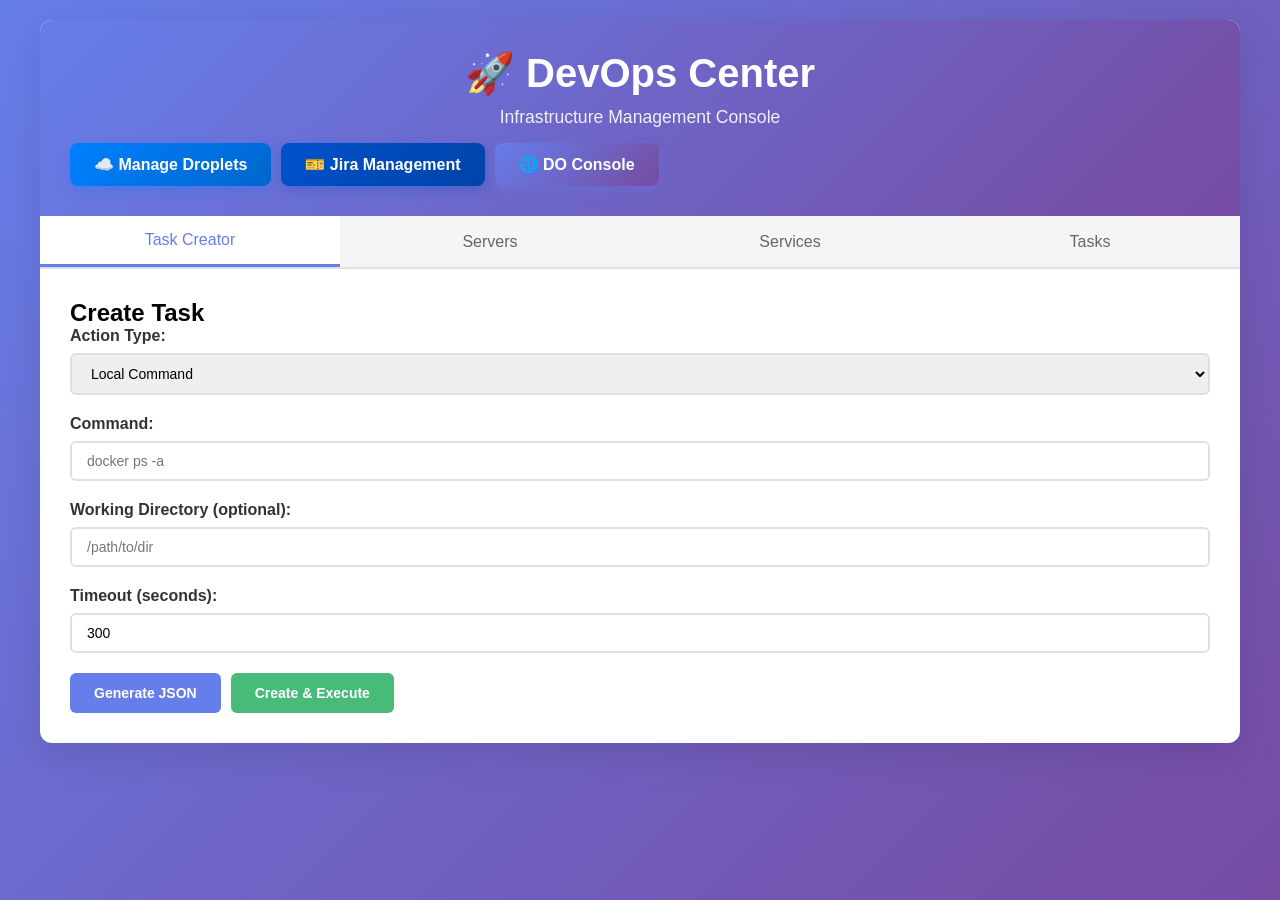
==== ui/index.html @ e6908b98 "initial commit: DevOps Center" ====
<!DOCTYPE html>
<html lang="en">
<head>
    <meta charset="UTF-8">
    <meta name="viewport" content="width=device-width, initial-scale=1.0">
    <title>DevOps Center</title>
    <link rel="stylesheet" href="styles.css">
</head>
<body>
    <div class="container">
        <header>
            <h1>🚀 DevOps Center</h1>
            <p class="subtitle">Infrastructure Management Console</p>
            <div style="margin-top: 15px; display: flex; gap: 10px; flex-wrap: wrap;">
                <a href="droplets.html" style="display: inline-block; padding: 12px 24px; background: linear-gradient(135deg, #0080ff 0%, #0066cc 100%); color: white; text-decoration: none; border-radius: 8px; font-weight: 600; box-shadow: 0 4px 12px rgba(0,128,255,0.3); transition: all 0.3s;">
                    ☁️ Manage Droplets
                </a>
                <a href="jira.html" style="display: inline-block; padding: 12px 24px; background: linear-gradient(135deg, #0052cc 0%, #0043a8 100%); color: white; text-decoration: none; border-radius: 8px; font-weight: 600; box-shadow: 0 4px 12px rgba(0,82,204,0.3); transition: all 0.3s;">
                    🎫 Jira Management
                </a>
                <a href="https://cloud.digitalocean.com" target="_blank" style="display: inline-block; padding: 12px 24px; background: linear-gradient(135deg, #667eea 0%, #764ba2 100%); color: white; text-decoration: none; border-radius: 8px; font-weight: 600; box-shadow: 0 4px 12px rgba(102,126,234,0.3); transition: all 0.3s;">
                    🌐 DO Console
                </a>
            </div>
        </header>

        <div class="tabs">
            <button class="tab-button active" data-tab="task-creator">Task Creator</button>
            <button class="tab-button" data-tab="servers">Servers</button>
            <button class="tab-button" data-tab="services">Services</button>
            <button class="tab-button" data-tab="tasks">Tasks</button>
        </div>

        <!-- Task Creator Tab -->
        <div id="task-creator" class="tab-content active">
            <h2>Create Task</h2>
            
            <div class="form-group">
                <label>Action Type:</label>
                <select id="action-type">
                    <option value="local_command">Local Command</option>
                    <option value="ssh_command">SSH Command</option>
                    <option value="chain">Chain Tasks</option>
                    <option value="do_droplet_list">DO: List Droplets</option>
                    <option value="do_droplet_create">DO: Create Droplet</option>
                    <option value="jira_update">Jira Update</option>
                </select>
            </div>

            <!-- Local Command -->
            <div id="params-local_command" class="params-section">
                <div class="form-group">
                    <label>Command:</label>
                    <input type="text" id="local-command" placeholder="docker ps -a" />
                </div>
                <div class="form-group">
                    <label>Working Directory (optional):</label>
                    <input type="text" id="local-cwd" placeholder="/path/to/dir" />
                </div>
                <div class="form-group">
                    <label>Timeout (seconds):</label>
                    <input type="number" id="local-timeout" value="300" />
                </div>
            </div>

            <!-- SSH Command -->
            <div id="params-ssh_command" class="params-section" style="display:none;">
                <div class="form-group">
                    <label>Server ID:</label>
                    <select id="ssh-server"></select>
                </div>
                <div class="form-group">
                    <label>Command:</label>
                    <input type="text" id="ssh-command" placeholder="systemctl status nginx" />
                </div>
                <div class="form-group">
                    <label>Timeout (seconds):</label>
                    <input type="number" id="ssh-timeout" value="300" />
                </div>
            </div>

            <!-- Chain Tasks -->
            <div id="params-chain" class="params-section" style="display:none;">
                <p class="info">Chain tasks will be executed sequentially. Use JSON format.</p>
                <div class="form-group">
                    <label>Tasks JSON Array:</label>
                    <textarea id="chain-tasks" rows="10" placeholder='[{"action":"local_command","params":{"command":"echo test"}}]'></textarea>
                </div>
            </div>

            <!-- DO Droplet List -->
            <div id="params-do_droplet_list" class="params-section" style="display:none;">
                <p class="info">List all Digital Ocean droplets</p>
                <div class="form-group">
                    <label>Filter by Tag (optional):</label>
                    <input type="text" id="do-list-tag" placeholder="production" />
                </div>
            </div>

            <!-- DO Droplet Create -->
            <div id="params-do_droplet_create" class="params-section" style="display:none;">
                <div class="form-group">
                    <label>Droplet Name: <span style="color:red;">*</span></label>
                    <input type="text" id="do-create-name" placeholder="web-server-01" required />
                </div>
                
                <div class="form-group">
                    <label>Region: 
                        <button type="button" onclick="loadDORegions()" class="btn btn-sm" style="margin-left: 10px;">🔄 Load Regions</button>
                    </label>
                    <select id="do-create-region">
                        <option value="nyc3">NYC3 - New York</option>
                        <option value="sfo3">SFO3 - San Francisco</option>
                        <option value="ams3">AMS3 - Amsterdam</option>
                        <option value="sgp1">SGP1 - Singapore</option>
                        <option value="lon1">LON1 - London</option>
                        <option value="fra1">FRA1 - Frankfurt</option>
                        <option value="tor1">TOR1 - Toronto</option>
                        <option value="blr1">BLR1 - Bangalore</option>
                    </select>
                    <span id="region-loading" style="display:none; color: #666;">Loading...</span>
                </div>
                
                <div class="form-group">
                    <label>Size:
                        <button type="button" onclick="loadDOSizes()" class="btn btn-sm" style="margin-left: 10px;">🔄 Load Sizes</button>
                    </label>
                    <select id="do-create-size">
                        <option value="s-1vcpu-1gb">Basic: 1 vCPU, 1GB RAM ($6/mo)</option>
                        <option value="s-1vcpu-2gb">Basic: 1 vCPU, 2GB RAM ($12/mo)</option>
                        <option value="s-2vcpu-2gb">Basic: 2 vCPU, 2GB RAM ($18/mo)</option>
                        <option value="s-2vcpu-4gb">Basic: 2 vCPU, 4GB RAM ($24/mo)</option>
                        <option value="s-4vcpu-8gb">Basic: 4 vCPU, 8GB RAM ($48/mo)</option>
                    </select>
                    <span id="size-loading" style="display:none; color: #666;">Loading...</span>
                </div>
                
                <div class="form-group">
                    <label>Image:
                        <button type="button" onclick="loadDOImages()" class="btn btn-sm" style="margin-left: 10px;">🔄 Load Images</button>
                    </label>
                    <select id="do-create-image">
                        <option value="ubuntu-22-04-x64">Ubuntu 22.04 LTS x64</option>
                        <option value="ubuntu-20-04-x64">Ubuntu 20.04 LTS x64</option>
                        <option value="debian-11-x64">Debian 11 x64</option>
                        <option value="centos-stream-9-x64">CentOS Stream 9 x64</option>
                        <option value="fedora-39-x64">Fedora 39 x64</option>
                        <option value="rocky-9-x64">Rocky Linux 9 x64</option>
                    </select>
                    <span id="image-loading" style="display:none; color: #666;">Loading...</span>
                </div>
                
                <div class="form-group">
                    <label>Tags (comma-separated):</label>
                    <input type="text" id="do-create-tags" placeholder="production,web" />
                </div>
                
                <div class="form-group">
                    <label>SSH Keys:
                        <button type="button" onclick="loadDOSSHKeys()" class="btn btn-sm" style="margin-left: 10px;">🔄 Load SSH Keys</button>
                    </label>
                    <select id="do-create-ssh-keys" multiple size="3">
                        <option value="">No SSH keys (will use password)</option>
                    </select>
                    <small style="color: #666;">Hold Ctrl/Cmd to select multiple</small>
                    <span id="ssh-keys-loading" style="display:none; color: #666;">Loading...</span>
                </div>
            </div>

            <div class="actions">
                <button onclick="generateTaskJSON()" class="btn btn-primary">Generate JSON</button>
                <button onclick="submitTask()" class="btn btn-success">Create & Execute</button>
            </div>

            <div id="json-output" class="json-output" style="display:none;">
                <h3>Generated JSON:</h3>
                <pre id="json-content"></pre>
                <button onclick="copyJSON()" class="btn btn-secondary">Copy to Clipboard</button>
                <button onclick="saveAsFile()" class="btn btn-secondary">Save as File</button>
            </div>
        </div>

        <!-- Servers Tab -->
        <div id="servers" class="tab-content">
            <div class="header-actions">
                <h2>Servers</h2>
                <button onclick="showAddServerForm()" class="btn btn-primary">+ Add Server</button>
            </div>
            <div id="servers-list" class="items-list"></div>
        </div>

        <!-- Services Tab -->
        <div id="services" class="tab-content">
            <div class="header-actions">
                <h2>Services</h2>
                <button onclick="showAddServiceForm()" class="btn btn-primary">+ Add Service</button>
            </div>
            <div id="services-list" class="items-list"></div>
        </div>

        <!-- Tasks Tab -->
        <div id="tasks" class="tab-content">
            <div class="header-actions">
                <h2>Tasks History</h2>
                <div style="display: flex; gap: 10px; align-items: center;">
                    <select id="status-filter" onchange="loadTasks()">
                        <option value="">All Statuses</option>
                        <option value="completed">Completed</option>
                        <option value="failed">Failed</option>
                        <option value="processing">Processing</option>
                    </select>
                    <button onclick="loadTasks()" class="btn btn-secondary">🔄 Refresh</button>
                </div>
            </div>
            <div id="tasks-list" class="items-list"></div>
        </div>
    </div>

    <script src="app.js"></script>
</body>
</html>
---- ui/styles.css ----
* {
    margin: 0;
    padding: 0;
    box-sizing: border-box;
}

body {
    font-family: -apple-system, BlinkMacSystemFont, 'Segoe UI', Roboto, Oxygen, Ubuntu, Cantarell, sans-serif;
    background: linear-gradient(135deg, #667eea 0%, #764ba2 100%);
    min-height: 100vh;
    padding: 20px;
}

.container {
    max-width: 1200px;
    margin: 0 auto;
    background: white;
    border-radius: 12px;
    box-shadow: 0 10px 40px rgba(0,0,0,0.1);
    overflow: hidden;
}

header {
    background: linear-gradient(135deg, #667eea 0%, #764ba2 100%);
    color: white;
    padding: 30px;
    text-align: center;
}

header h1 {
    font-size: 2.5em;
    margin-bottom: 10px;
}

.subtitle {
    opacity: 0.9;
    font-size: 1.1em;
}

/* Tabs */
.tabs {
    display: flex;
    border-bottom: 2px solid #e0e0e0;
    background: #f5f5f5;
}

.tab-button {
    flex: 1;
    padding: 15px 20px;
    background: none;
    border: none;
    cursor: pointer;
    font-size: 16px;
    font-weight: 500;
    color: #666;
    transition: all 0.3s;
}

.tab-button:hover {
    background: #e8e8e8;
}

.tab-button.active {
    background: white;
    color: #667eea;
    border-bottom: 3px solid #667eea;
}

.tab-content {
    display: none;
    padding: 30px;
}

.tab-content.active {
    display: block;
}

/* Form Elements */
.form-group {
    margin-bottom: 20px;
}

.form-group label {
    display: block;
    margin-bottom: 8px;
    font-weight: 600;
    color: #333;
}

.form-group input,
.form-group select,
.form-group textarea {
    width: 100%;
    padding: 10px 15px;
    border: 2px solid #e0e0e0;
    border-radius: 6px;
    font-size: 14px;
    transition: border-color 0.3s;
}

.form-group input:focus,
.form-group select:focus,
.form-group textarea:focus {
    outline: none;
    border-color: #667eea;
}

.form-group textarea {
    font-family: 'Courier New', monospace;
    resize: vertical;
}

/* Buttons */
.btn {
    padding: 12px 24px;
    border: none;
    border-radius: 6px;
    font-size: 14px;
    font-weight: 600;
    cursor: pointer;
    transition: all 0.3s;
}

.btn-primary {
    background: #667eea;
    color: white;
}

.btn-primary:hover {
    background: #5568d3;
}

.btn-success {
    background: #48bb78;
    color: white;
}

.btn-success:hover {
    background: #38a169;
}

.btn-secondary {
    background: #cbd5e0;
    color: #2d3748;
}

.btn-secondary:hover {
    background: #a0aec0;
}

.btn-danger {
    background: #f56565;
    color: white;
}

.btn-danger:hover {
    background: #e53e3e;
}

.btn-sm {
    padding: 6px 12px;
    font-size: 12px;
}

.actions {
    display: flex;
    gap: 10px;
    margin-top: 20px;
}

/* JSON Output */
.json-output {
    margin-top: 30px;
    padding: 20px;
    background: #f7fafc;
    border-radius: 8px;
    border: 2px solid #e0e0e0;
}

.json-output h3 {
    margin-bottom: 15px;
    color: #2d3748;
}

.json-output pre {
    background: #2d3748;
    color: #68d391;
    padding: 15px;
    border-radius: 6px;
    overflow-x: auto;
    font-size: 13px;
    line-height: 1.5;
}

/* Items List */
.header-actions {
    display: flex;
    justify-content: space-between;
    align-items: center;
    margin-bottom: 20px;
}

.items-list {
    display: grid;
    grid-template-columns: repeat(auto-fill, minmax(350px, 1fr));
    gap: 20px;
}

.item-card {
    background: #f7fafc;
    border: 2px solid #e0e0e0;
    border-radius: 8px;
    padding: 20px;
    transition: all 0.3s;
}

.item-card:hover {
    border-color: #667eea;
    box-shadow: 0 4px 12px rgba(102, 126, 234, 0.1);
}

.item-header {
    display: flex;
    justify-content: space-between;
    align-items: center;
    margin-bottom: 15px;
    padding-bottom: 15px;
    border-bottom: 2px solid #e0e0e0;
}

.item-header h3 {
    color: #2d3748;
    font-size: 18px;
}

.item-details {
    margin-bottom: 15px;
}

.item-details p {
    margin-bottom: 8px;
    color: #4a5568;
    font-size: 14px;
}

.item-details strong {
    color: #2d3748;
}

.item-actions {
    display: flex;
    gap: 10px;
    margin-top: 15px;
    padding-top: 15px;
    border-top: 1px solid #e0e0e0;
}

/* Badges */
.badge {
    padding: 4px 12px;
    border-radius: 12px;
    font-size: 12px;
    font-weight: 600;
}

.badge-success {
    background: #c6f6d5;
    color: #22543d;
}

.badge-danger {
    background: #fed7d7;
    color: #742a2a;
}

.badge-warning {
    background: #feebc8;
    color: #744210;
}

/* Info & Empty States */
.info {
    background: #bee3f8;
    color: #2c5282;
    padding: 12px 16px;
    border-radius: 6px;
    margin-bottom: 15px;
    font-size: 14px;
}

.empty {
    text-align: center;
    color: #a0aec0;
    padding: 40px;
    font-size: 16px;
}

.error {
    color: #e53e3e;
}

/* Details */
details {
    margin-top: 10px;
}

details summary {
    cursor: pointer;
    font-weight: 600;
    color: #667eea;
    padding: 8px;
    background: #edf2f7;
    border-radius: 4px;
}

details pre {
    margin-top: 10px;
    background: #2d3748;
    color: #68d391;
    padding: 12px;
    border-radius: 4px;
    overflow-x: auto;
    font-size: 12px;
}

/* Responsive */
@media (max-width: 768px) {
    .tabs {
        flex-direction: column;
    }
    
    .items-list {
        grid-template-columns: 1fr;
    }
    
    .header-actions {
        flex-direction: column;
        align-items: flex-start;
        gap: 15px;
    }
}
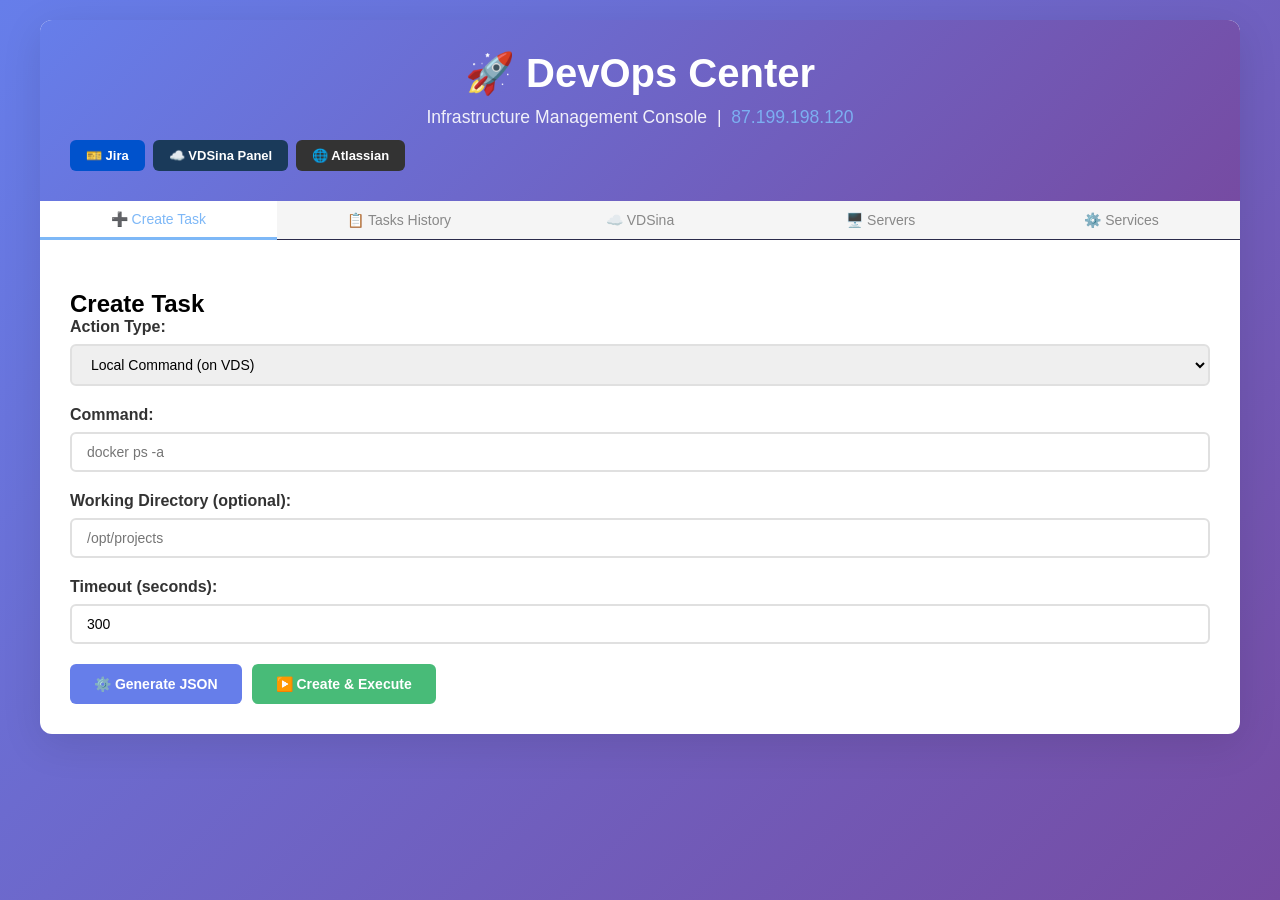
==== commit 7dab023c: "feat: redesign UI - VDSina tab, tasks history with request/response, remove DO" ====
--- a/ui/index.html
+++ b/ui/index.html
@@ -5,45 +5,103 @@
     <meta name="viewport" content="width=device-width, initial-scale=1.0">
     <title>DevOps Center</title>
     <link rel="stylesheet" href="styles.css">
+    <style>
+        .task-card { background: #1a1a2e; border: 1px solid #2a2a4a; border-radius: 8px; margin-bottom: 12px; overflow: hidden; }
+        .task-header { display: flex; justify-content: space-between; align-items: center; padding: 12px 16px; cursor: pointer; background: #16213e; }
+        .task-header:hover { background: #1a2a4a; }
+        .task-body { padding: 16px; display: none; border-top: 1px solid #2a2a4a; }
+        .task-body.open { display: block; }
+        .task-meta { display: flex; gap: 20px; margin-bottom: 12px; font-size: 13px; color: #888; }
+        .json-block { background: #0d1117; border: 1px solid #30363d; border-radius: 6px; padding: 12px; overflow-x: auto; font-family: monospace; font-size: 12px; line-height: 1.5; color: #e6edf3; max-height: 400px; overflow-y: auto; }
+        .json-label { font-size: 12px; font-weight: 600; color: #888; text-transform: uppercase; letter-spacing: 0.5px; margin: 10px 0 4px; }
+        .badge { padding: 3px 10px; border-radius: 12px; font-size: 12px; font-weight: 600; }
+        .badge-success { background: #1a4a1a; color: #4caf50; }
+        .badge-danger { background: #4a1a1a; color: #f44336; }
+        .badge-warning { background: #4a3a1a; color: #ff9800; }
+        .badge-info { background: #1a2a4a; color: #2196f3; }
+        .task-id { font-family: monospace; font-size: 13px; color: #ccc; }
+        .action-badge { background: #1e2a3a; color: #7eb8f7; padding: 2px 8px; border-radius: 4px; font-size: 11px; font-family: monospace; }
+        .tabs { display: flex; gap: 4px; margin-bottom: 20px; border-bottom: 1px solid #2a2a4a; padding-bottom: 0; }
+        .tab-button { padding: 10px 20px; background: none; border: none; color: #888; cursor: pointer; font-size: 14px; border-bottom: 2px solid transparent; margin-bottom: -1px; }
+        .tab-button.active { color: #7eb8f7; border-bottom-color: #7eb8f7; }
+        .tab-button:hover { color: #ccc; }
+        .refresh-btn { background: #1e2a3a; border: 1px solid #2a2a4a; color: #7eb8f7; padding: 6px 14px; border-radius: 6px; cursor: pointer; font-size: 13px; }
+        .refresh-btn:hover { background: #2a3a4a; }
+        .tasks-controls { display: flex; gap: 10px; align-items: center; margin-bottom: 16px; }
+        .tasks-controls select { background: #1a1a2e; border: 1px solid #2a2a4a; color: #ccc; padding: 6px 10px; border-radius: 6px; }
+        .empty-state { text-align: center; padding: 40px; color: #555; }
+        .vdsina-card { background: #1a1a2e; border: 1px solid #2a2a4a; border-radius: 8px; padding: 16px; margin-bottom: 12px; }
+        .vdsina-card h4 { margin: 0 0 8px; color: #7eb8f7; }
+        .vdsina-grid { display: grid; grid-template-columns: repeat(auto-fill, minmax(200px, 1fr)); gap: 8px; }
+        .vdsina-stat { background: #16213e; padding: 10px; border-radius: 6px; }
+        .vdsina-stat .label { font-size: 11px; color: #666; margin-bottom: 4px; }
+        .vdsina-stat .value { font-size: 14px; color: #ccc; font-weight: 600; }
+        .header-links { margin-top: 12px; display: flex; gap: 8px; flex-wrap: wrap; }
+        .header-link { padding: 8px 16px; border-radius: 6px; font-size: 13px; font-weight: 600; text-decoration: none; color: white; }
+    </style>
 </head>
 <body>
     <div class="container">
         <header>
             <h1>🚀 DevOps Center</h1>
-            <p class="subtitle">Infrastructure Management Console</p>
-            <div style="margin-top: 15px; display: flex; gap: 10px; flex-wrap: wrap;">
-                <a href="droplets.html" style="display: inline-block; padding: 12px 24px; background: linear-gradient(135deg, #0080ff 0%, #0066cc 100%); color: white; text-decoration: none; border-radius: 8px; font-weight: 600; box-shadow: 0 4px 12px rgba(0,128,255,0.3); transition: all 0.3s;">
-                    ☁️ Manage Droplets
-                </a>
-                <a href="jira.html" style="display: inline-block; padding: 12px 24px; background: linear-gradient(135deg, #0052cc 0%, #0043a8 100%); color: white; text-decoration: none; border-radius: 8px; font-weight: 600; box-shadow: 0 4px 12px rgba(0,82,204,0.3); transition: all 0.3s;">
-                    🎫 Jira Management
-                </a>
-                <a href="https://cloud.digitalocean.com" target="_blank" style="display: inline-block; padding: 12px 24px; background: linear-gradient(135deg, #667eea 0%, #764ba2 100%); color: white; text-decoration: none; border-radius: 8px; font-weight: 600; box-shadow: 0 4px 12px rgba(102,126,234,0.3); transition: all 0.3s;">
-                    🌐 DO Console
-                </a>
+            <p class="subtitle">Infrastructure Management Console &nbsp;|&nbsp; <span style="color:#7eb8f7">87.199.198.120</span></p>
+            <div class="header-links">
+                <a href="jira.html" class="header-link" style="background:#0052cc;">🎫 Jira</a>
+                <a href="https://www.vdsina.com" target="_blank" class="header-link" style="background:#1a3a5a;">☁️ VDSina Panel</a>
+                <a href="https://2-match.atlassian.net" target="_blank" class="header-link" style="background:#333;">🌐 Atlassian</a>
             </div>
         </header>
 
         <div class="tabs">
-            <button class="tab-button active" data-tab="task-creator">Task Creator</button>
-            <button class="tab-button" data-tab="servers">Servers</button>
-            <button class="tab-button" data-tab="services">Services</button>
-            <button class="tab-button" data-tab="tasks">Tasks</button>
-        </div>
-
-        <!-- Task Creator Tab -->
+            <button class="tab-button active" data-tab="task-creator">➕ Create Task</button>
+            <button class="tab-button" data-tab="tasks">📋 Tasks History</button>
+            <button class="tab-button" data-tab="vdsina">☁️ VDSina</button>
+            <button class="tab-button" data-tab="servers">🖥️ Servers</button>
+            <button class="tab-button" data-tab="services">⚙️ Services</button>
+        </div>
+
+        <!-- ===== TASK CREATOR ===== -->
         <div id="task-creator" class="tab-content active">
             <h2>Create Task</h2>
-            
+
             <div class="form-group">
                 <label>Action Type:</label>
                 <select id="action-type">
-                    <option value="local_command">Local Command</option>
-                    <option value="ssh_command">SSH Command</option>
-                    <option value="chain">Chain Tasks</option>
-                    <option value="do_droplet_list">DO: List Droplets</option>
-                    <option value="do_droplet_create">DO: Create Droplet</option>
-                    <option value="jira_update">Jira Update</option>
+                    <optgroup label="Commands">
+                        <option value="local_command">Local Command (on VDS)</option>
+                        <option value="ssh_command">SSH Command (on server)</option>
+                        <option value="chain">Chain (sequential tasks)</option>
+                    </optgroup>
+                    <optgroup label="VDSina">
+                        <option value="vdsina_get_balance">VDSina: Balance</option>
+                        <option value="vdsina_list_servers">VDSina: List Servers</option>
+                        <option value="vdsina_get_server">VDSina: Get Server</option>
+                        <option value="vdsina_create_server">VDSina: Create Server</option>
+                        <option value="vdsina_reboot_server">VDSina: Reboot Server</option>
+                        <option value="vdsina_delete_server">VDSina: Delete Server</option>
+                        <option value="vdsina_list_ssh_keys">VDSina: List SSH Keys</option>
+                        <option value="vdsina_create_ssh_key">VDSina: Add SSH Key</option>
+                        <option value="vdsina_list_templates">VDSina: OS Templates</option>
+                        <option value="vdsina_list_datacenters">VDSina: Datacenters</option>
+                        <option value="vdsina_list_plans">VDSina: Plans</option>
+                        <option value="vdsina_create_backup">VDSina: Create Backup</option>
+                    </optgroup>
+                    <optgroup label="Jira">
+                        <option value="jira_create_issue">Jira: Create Issue</option>
+                        <option value="jira_get_issue">Jira: Get Issue</option>
+                        <option value="jira_search">Jira: Search</option>
+                        <option value="jira_add_comment">Jira: Add Comment</option>
+                        <option value="jira_transition_issue">Jira: Transition</option>
+                    </optgroup>
+                    <optgroup label="Confluence">
+                        <option value="confluence_create_page">Confluence: Create Page</option>
+                        <option value="confluence_get_page">Confluence: Get Page</option>
+                        <option value="confluence_search">Confluence: Search</option>
+                    </optgroup>
+                    <optgroup label="Server Management">
+                        <option value="server_install_software">Server: Install Software</option>
+                        <option value="server_run_script">Server: Run Script</option>
+                    </optgroup>
                 </select>
             </div>
 
@@ -55,7 +113,7 @@
                 </div>
                 <div class="form-group">
                     <label>Working Directory (optional):</label>
-                    <input type="text" id="local-cwd" placeholder="/path/to/dir" />
+                    <input type="text" id="local-cwd" placeholder="/opt/projects" />
                 </div>
                 <div class="form-group">
                     <label>Timeout (seconds):</label>
@@ -66,7 +124,7 @@
             <!-- SSH Command -->
             <div id="params-ssh_command" class="params-section" style="display:none;">
                 <div class="form-group">
-                    <label>Server ID:</label>
+                    <label>Server:</label>
                     <select id="ssh-server"></select>
                 </div>
                 <div class="form-group">
@@ -79,141 +137,172 @@
                 </div>
             </div>
 
-            <!-- Chain Tasks -->
+            <!-- Chain -->
             <div id="params-chain" class="params-section" style="display:none;">
-                <p class="info">Chain tasks will be executed sequentially. Use JSON format.</p>
+                <p class="info">Задачи выполняются последовательно. JSON массив шагов.</p>
                 <div class="form-group">
                     <label>Tasks JSON Array:</label>
-                    <textarea id="chain-tasks" rows="10" placeholder='[{"action":"local_command","params":{"command":"echo test"}}]'></textarea>
-                </div>
-            </div>
-
-            <!-- DO Droplet List -->
-            <div id="params-do_droplet_list" class="params-section" style="display:none;">
-                <p class="info">List all Digital Ocean droplets</p>
-                <div class="form-group">
-                    <label>Filter by Tag (optional):</label>
-                    <input type="text" id="do-list-tag" placeholder="production" />
-                </div>
-            </div>
-
-            <!-- DO Droplet Create -->
-            <div id="params-do_droplet_create" class="params-section" style="display:none;">
-                <div class="form-group">
-                    <label>Droplet Name: <span style="color:red;">*</span></label>
-                    <input type="text" id="do-create-name" placeholder="web-server-01" required />
-                </div>
-                
-                <div class="form-group">
-                    <label>Region: 
-                        <button type="button" onclick="loadDORegions()" class="btn btn-sm" style="margin-left: 10px;">🔄 Load Regions</button>
-                    </label>
-                    <select id="do-create-region">
-                        <option value="nyc3">NYC3 - New York</option>
-                        <option value="sfo3">SFO3 - San Francisco</option>
-                        <option value="ams3">AMS3 - Amsterdam</option>
-                        <option value="sgp1">SGP1 - Singapore</option>
-                        <option value="lon1">LON1 - London</option>
-                        <option value="fra1">FRA1 - Frankfurt</option>
-                        <option value="tor1">TOR1 - Toronto</option>
-                        <option value="blr1">BLR1 - Bangalore</option>
-                    </select>
-                    <span id="region-loading" style="display:none; color: #666;">Loading...</span>
-                </div>
-                
-                <div class="form-group">
-                    <label>Size:
-                        <button type="button" onclick="loadDOSizes()" class="btn btn-sm" style="margin-left: 10px;">🔄 Load Sizes</button>
-                    </label>
-                    <select id="do-create-size">
-                        <option value="s-1vcpu-1gb">Basic: 1 vCPU, 1GB RAM ($6/mo)</option>
-                        <option value="s-1vcpu-2gb">Basic: 1 vCPU, 2GB RAM ($12/mo)</option>
-                        <option value="s-2vcpu-2gb">Basic: 2 vCPU, 2GB RAM ($18/mo)</option>
-                        <option value="s-2vcpu-4gb">Basic: 2 vCPU, 4GB RAM ($24/mo)</option>
-                        <option value="s-4vcpu-8gb">Basic: 4 vCPU, 8GB RAM ($48/mo)</option>
-                    </select>
-                    <span id="size-loading" style="display:none; color: #666;">Loading...</span>
-                </div>
-                
-                <div class="form-group">
-                    <label>Image:
-                        <button type="button" onclick="loadDOImages()" class="btn btn-sm" style="margin-left: 10px;">🔄 Load Images</button>
-                    </label>
-                    <select id="do-create-image">
-                        <option value="ubuntu-22-04-x64">Ubuntu 22.04 LTS x64</option>
-                        <option value="ubuntu-20-04-x64">Ubuntu 20.04 LTS x64</option>
-                        <option value="debian-11-x64">Debian 11 x64</option>
-                        <option value="centos-stream-9-x64">CentOS Stream 9 x64</option>
-                        <option value="fedora-39-x64">Fedora 39 x64</option>
-                        <option value="rocky-9-x64">Rocky Linux 9 x64</option>
-                    </select>
-                    <span id="image-loading" style="display:none; color: #666;">Loading...</span>
-                </div>
-                
-                <div class="form-group">
-                    <label>Tags (comma-separated):</label>
-                    <input type="text" id="do-create-tags" placeholder="production,web" />
-                </div>
-                
-                <div class="form-group">
-                    <label>SSH Keys:
-                        <button type="button" onclick="loadDOSSHKeys()" class="btn btn-sm" style="margin-left: 10px;">🔄 Load SSH Keys</button>
-                    </label>
-                    <select id="do-create-ssh-keys" multiple size="3">
-                        <option value="">No SSH keys (will use password)</option>
-                    </select>
-                    <small style="color: #666;">Hold Ctrl/Cmd to select multiple</small>
-                    <span id="ssh-keys-loading" style="display:none; color: #666;">Loading...</span>
-                </div>
-            </div>
-
-            <div class="actions">
-                <button onclick="generateTaskJSON()" class="btn btn-primary">Generate JSON</button>
-                <button onclick="submitTask()" class="btn btn-success">Create & Execute</button>
-            </div>
-
-            <div id="json-output" class="json-output" style="display:none;">
+                    <textarea id="chain-tasks" rows="10" placeholder='[{"action":"ssh_command","target":"vdsina-875675","params":{"command":"uptime"}}]'></textarea>
+                </div>
+            </div>
+
+            <!-- VDSina server_id -->
+            <div id="params-vdsina_get_server" class="params-section" style="display:none;">
+                <div class="form-group"><label>Server ID:</label><input type="number" id="vdsina-server-id" placeholder="875675" /></div>
+            </div>
+            <div id="params-vdsina_reboot_server" class="params-section" style="display:none;">
+                <div class="form-group"><label>Server ID:</label><input type="number" id="vdsina-reboot-id" placeholder="875675" /></div>
+                <div class="form-group"><label>Type:</label><select id="vdsina-reboot-type"><option value="soft">Soft</option><option value="hard">Hard</option></select></div>
+            </div>
+            <div id="params-vdsina_delete_server" class="params-section" style="display:none;">
+                <div class="form-group"><label>Server ID:</label><input type="number" id="vdsina-delete-id" placeholder="875675" /></div>
+            </div>
+            <div id="params-vdsina_create_backup" class="params-section" style="display:none;">
+                <div class="form-group"><label>Server ID:</label><input type="number" id="vdsina-backup-id" placeholder="875675" /></div>
+            </div>
+            <div id="params-vdsina_list_plans" class="params-section" style="display:none;">
+                <div class="form-group"><label>Group ID:</label><input type="number" id="vdsina-group-id" value="2" /></div>
+            </div>
+
+            <!-- VDSina Create Server -->
+            <div id="params-vdsina_create_server" class="params-section" style="display:none;">
+                <div class="form-group"><label>Name:</label><input type="text" id="vdsina-create-name" placeholder="my-server" /></div>
+                <div class="form-group"><label>Datacenter ID:</label><input type="number" id="vdsina-create-dc" value="4" /><small style="color:#666"> 4=Amsterdam1, 1=Amsterdam2, 3=Amsterdam3</small></div>
+                <div class="form-group"><label>Server Plan ID:</label><input type="number" id="vdsina-create-plan" value="36" /><small style="color:#666"> 36=1CPU/1GB/10GB</small></div>
+                <div class="form-group"><label>Template ID:</label><input type="number" id="vdsina-create-tpl" value="38" /><small style="color:#666"> 38=CentOS 10</small></div>
+                <div class="form-group"><label>SSH Key ID:</label><input type="number" id="vdsina-create-key" value="22248" /></div>
+            </div>
+
+            <!-- VDSina SSH Key -->
+            <div id="params-vdsina_create_ssh_key" class="params-section" style="display:none;">
+                <div class="form-group"><label>Name:</label><input type="text" id="vdsina-key-name" placeholder="my-key" /></div>
+                <div class="form-group"><label>Public Key:</label><textarea id="vdsina-key-data" rows="3" placeholder="ssh-ed25519 AAAA..."></textarea></div>
+            </div>
+
+            <!-- Jira Create -->
+            <div id="params-jira_create_issue" class="params-section" style="display:none;">
+                <div class="form-group"><label>Project Key:</label><input type="text" id="jira-project" value="SCRUM" /></div>
+                <div class="form-group"><label>Summary:</label><input type="text" id="jira-summary" placeholder="Issue title" /></div>
+                <div class="form-group"><label>Description:</label><textarea id="jira-desc" rows="3"></textarea></div>
+                <div class="form-group"><label>Type:</label>
+                    <select id="jira-type"><option>Task</option><option>Bug</option><option>Story</option><option>Epic</option></select>
+                </div>
+            </div>
+
+            <!-- Jira Get -->
+            <div id="params-jira_get_issue" class="params-section" style="display:none;">
+                <div class="form-group"><label>Issue Key:</label><input type="text" id="jira-get-key" placeholder="SCRUM-1" /></div>
+            </div>
+
+            <!-- Jira Search -->
+            <div id="params-jira_search" class="params-section" style="display:none;">
+                <div class="form-group"><label>JQL:</label><input type="text" id="jira-jql" placeholder='project=SCRUM AND status="To Do"' /></div>
+                <div class="form-group"><label>Max Results:</label><input type="number" id="jira-max" value="20" /></div>
+            </div>
+
+            <!-- Jira Comment -->
+            <div id="params-jira_add_comment" class="params-section" style="display:none;">
+                <div class="form-group"><label>Issue Key:</label><input type="text" id="jira-comment-key" placeholder="SCRUM-1" /></div>
+                <div class="form-group"><label>Comment:</label><textarea id="jira-comment-text" rows="3"></textarea></div>
+            </div>
+
+            <!-- Jira Transition -->
+            <div id="params-jira_transition_issue" class="params-section" style="display:none;">
+                <div class="form-group"><label>Issue Key:</label><input type="text" id="jira-trans-key" placeholder="SCRUM-1" /></div>
+                <div class="form-group"><label>Transition:</label>
+                    <select id="jira-trans-name"><option>In Progress</option><option>Done</option><option>To Do</option><option>In Review</option></select>
+                </div>
+            </div>
+
+            <!-- Confluence Create -->
+            <div id="params-confluence_create_page" class="params-section" style="display:none;">
+                <div class="form-group"><label>Title:</label><input type="text" id="conf-title" placeholder="Page title" /></div>
+                <div class="form-group"><label>Body (HTML):</label><textarea id="conf-body" rows="5" placeholder="<p>Content</p>"></textarea></div>
+                <div class="form-group"><label>Space Key:</label><input type="text" id="conf-space" value="2M" /></div>
+            </div>
+
+            <!-- Confluence Get -->
+            <div id="params-confluence_get_page" class="params-section" style="display:none;">
+                <div class="form-group"><label>Page Title:</label><input type="text" id="conf-get-title" placeholder="Page title" /></div>
+            </div>
+
+            <!-- Confluence Search -->
+            <div id="params-confluence_search" class="params-section" style="display:none;">
+                <div class="form-group"><label>CQL Query:</label><input type="text" id="conf-cql" placeholder='space="2M" AND title~"deploy"' /></div>
+            </div>
+
+            <!-- Server Install -->
+            <div id="params-server_install_software" class="params-section" style="display:none;">
+                <div class="form-group"><label>Server:</label><select id="install-server"></select></div>
+                <div class="form-group"><label>Packages (comma-separated):</label><input type="text" id="install-packages" placeholder="nginx, git, curl" /></div>
+            </div>
+
+            <!-- Server Script -->
+            <div id="params-server_run_script" class="params-section" style="display:none;">
+                <div class="form-group"><label>Server:</label><select id="script-server"></select></div>
+                <div class="form-group"><label>Script URL (or paste below):</label><input type="text" id="script-url" placeholder="https://..." /></div>
+                <div class="form-group"><label>Script content:</label><textarea id="script-content" rows="6" placeholder="#!/bin/bash&#10;echo hello"></textarea></div>
+            </div>
+
+            <div class="actions" style="margin-top:20px; display:flex; gap:10px;">
+                <button onclick="generateTaskJSON()" class="btn btn-primary">⚙️ Generate JSON</button>
+                <button onclick="submitTask()" class="btn btn-success">▶️ Create & Execute</button>
+            </div>
+
+            <div id="json-output" class="json-output" style="display:none; margin-top:16px;">
                 <h3>Generated JSON:</h3>
-                <pre id="json-content"></pre>
-                <button onclick="copyJSON()" class="btn btn-secondary">Copy to Clipboard</button>
-                <button onclick="saveAsFile()" class="btn btn-secondary">Save as File</button>
-            </div>
-        </div>
-
-        <!-- Servers Tab -->
+                <pre id="json-content" class="json-block"></pre>
+                <div style="display:flex; gap:8px; margin-top:8px;">
+                    <button onclick="copyJSON()" class="btn btn-secondary">📋 Copy</button>
+                    <button onclick="saveAsFile()" class="btn btn-secondary">💾 Save as File</button>
+                </div>
+            </div>
+        </div>
+
+        <!-- ===== TASKS HISTORY ===== -->
+        <div id="tasks" class="tab-content">
+            <div class="tasks-controls">
+                <select id="status-filter" onchange="loadTasks()">
+                    <option value="">All Statuses</option>
+                    <option value="completed">✅ Completed</option>
+                    <option value="failed">❌ Failed</option>
+                    <option value="processing">⏳ Processing</option>
+                </select>
+                <button onclick="loadTasks()" class="refresh-btn">🔄 Refresh</button>
+                <span id="tasks-count" style="color:#666; font-size:13px;"></span>
+            </div>
+            <div id="tasks-list"></div>
+        </div>
+
+        <!-- ===== VDSINA ===== -->
+        <div id="vdsina" class="tab-content">
+            <div style="display:flex; justify-content:space-between; align-items:center; margin-bottom:16px;">
+                <h2 style="margin:0;">☁️ VDSina</h2>
+                <button onclick="loadVDSina()" class="refresh-btn">🔄 Refresh</button>
+            </div>
+            <div id="vdsina-content">
+                <p style="color:#555;">Click Refresh to load VDSina data</p>
+            </div>
+        </div>
+
+        <!-- ===== SERVERS ===== -->
         <div id="servers" class="tab-content">
-            <div class="header-actions">
-                <h2>Servers</h2>
+            <div style="display:flex; justify-content:space-between; align-items:center; margin-bottom:16px;">
+                <h2 style="margin:0;">🖥️ Servers</h2>
                 <button onclick="showAddServerForm()" class="btn btn-primary">+ Add Server</button>
             </div>
             <div id="servers-list" class="items-list"></div>
         </div>
 
-        <!-- Services Tab -->
+        <!-- ===== SERVICES ===== -->
         <div id="services" class="tab-content">
-            <div class="header-actions">
-                <h2>Services</h2>
+            <div style="display:flex; justify-content:space-between; align-items:center; margin-bottom:16px;">
+                <h2 style="margin:0;">⚙️ Services</h2>
                 <button onclick="showAddServiceForm()" class="btn btn-primary">+ Add Service</button>
             </div>
             <div id="services-list" class="items-list"></div>
         </div>
 
-        <!-- Tasks Tab -->
-        <div id="tasks" class="tab-content">
-            <div class="header-actions">
-                <h2>Tasks History</h2>
-                <div style="display: flex; gap: 10px; align-items: center;">
-                    <select id="status-filter" onchange="loadTasks()">
-                        <option value="">All Statuses</option>
-                        <option value="completed">Completed</option>
-                        <option value="failed">Failed</option>
-                        <option value="processing">Processing</option>
-                    </select>
-                    <button onclick="loadTasks()" class="btn btn-secondary">🔄 Refresh</button>
-                </div>
-            </div>
-            <div id="tasks-list" class="items-list"></div>
-        </div>
     </div>
 
     <script src="app.js"></script>
